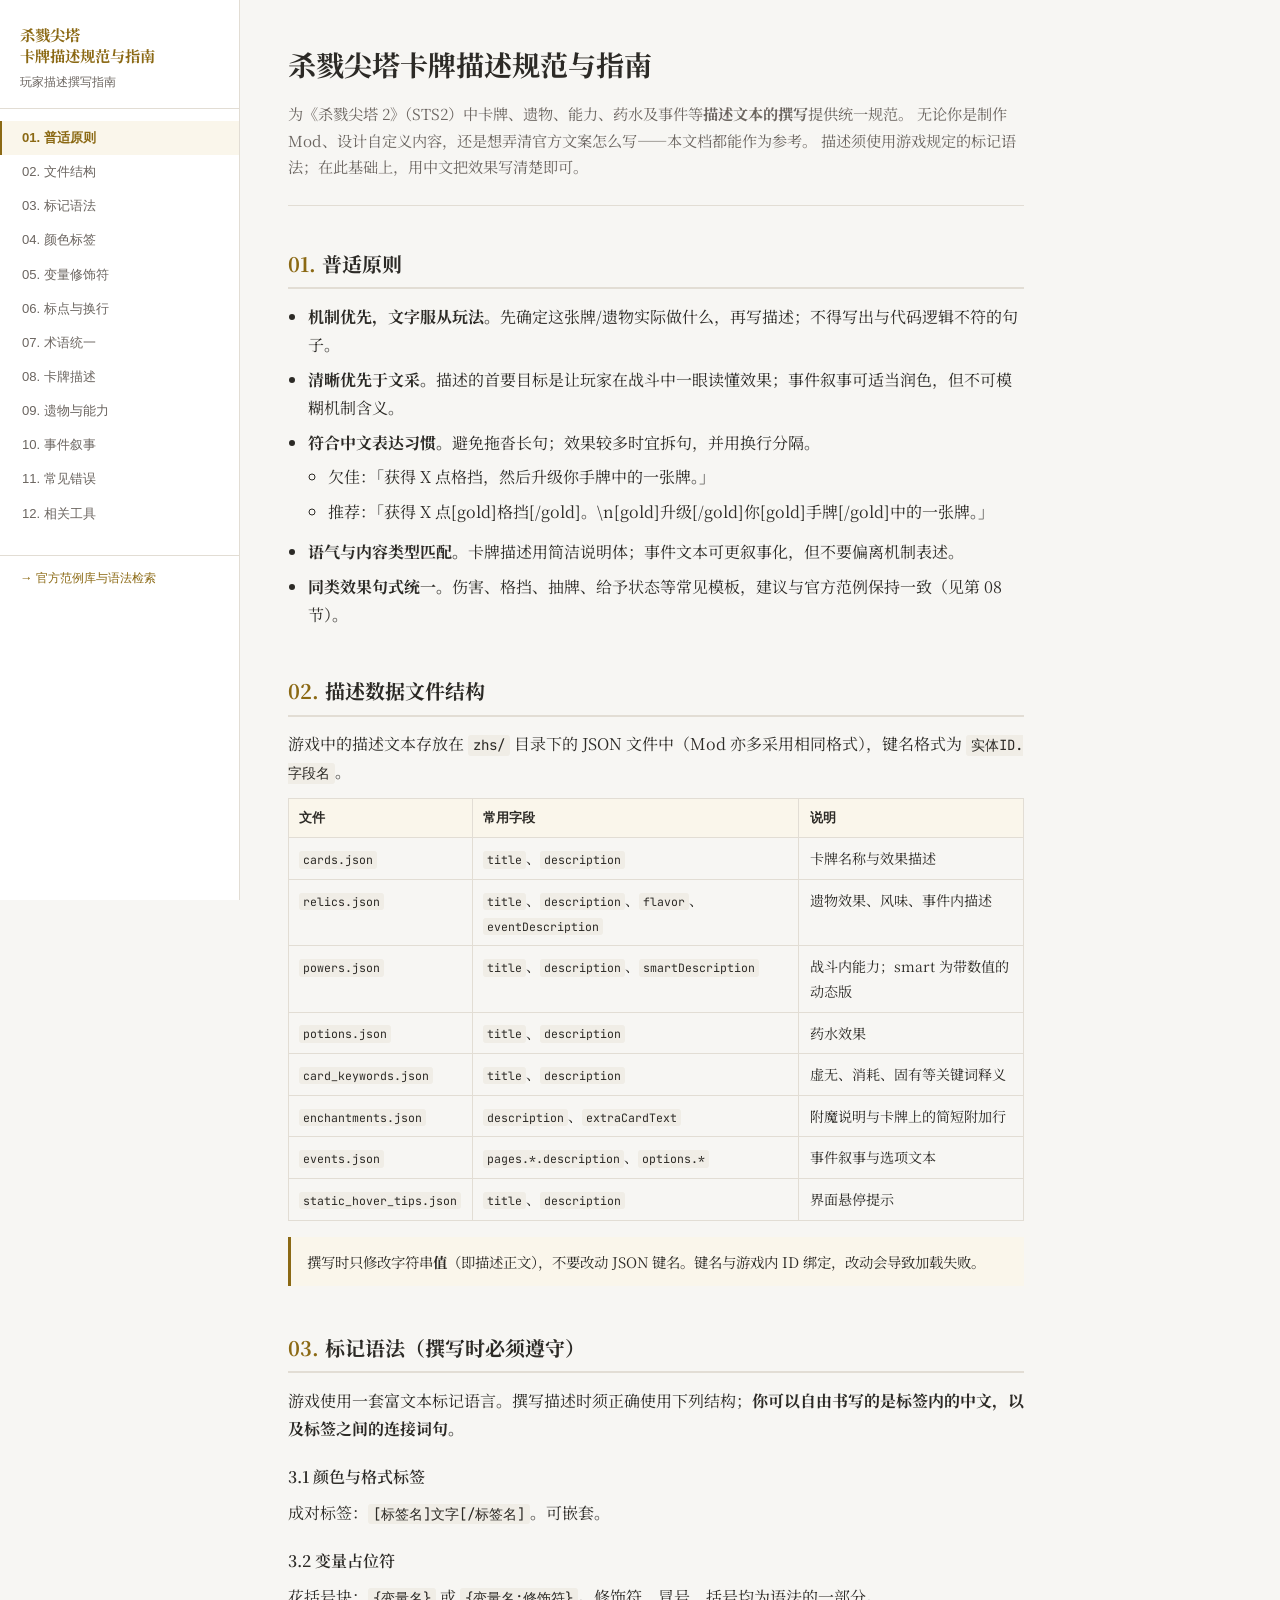
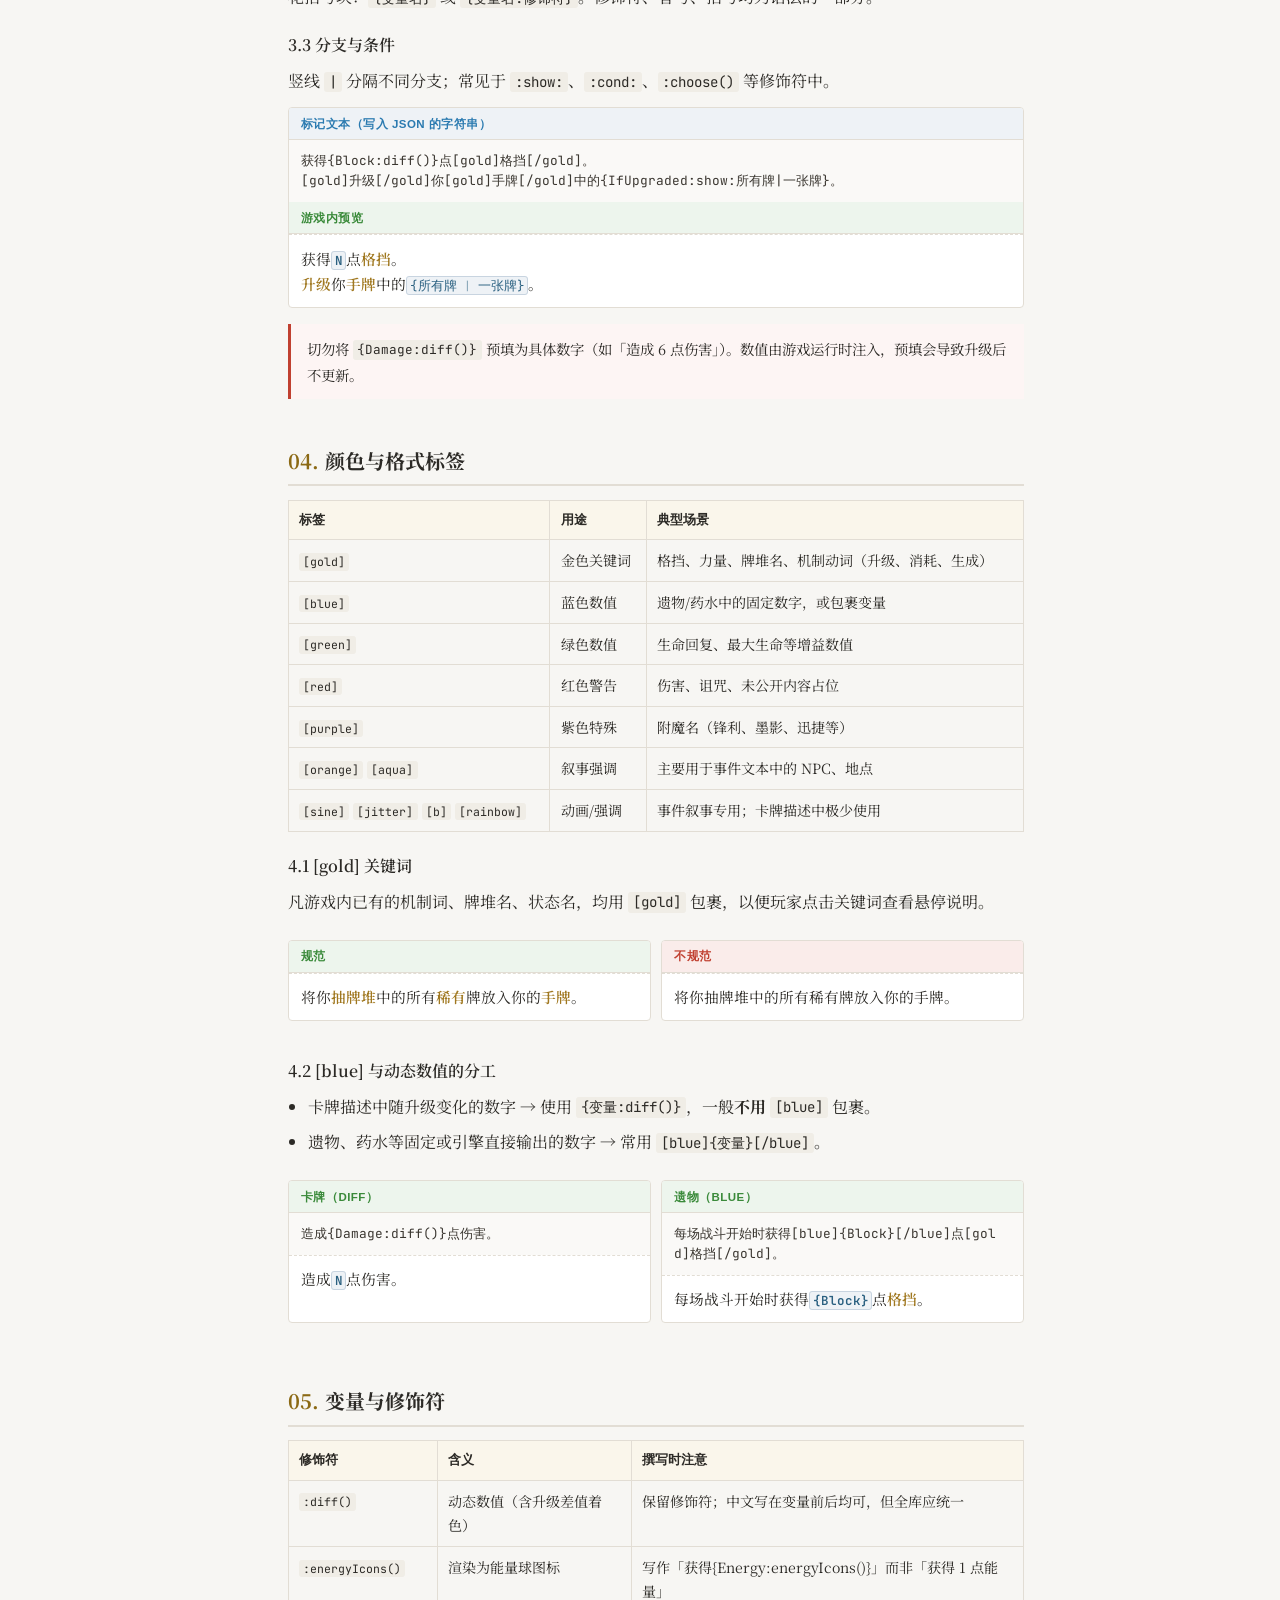
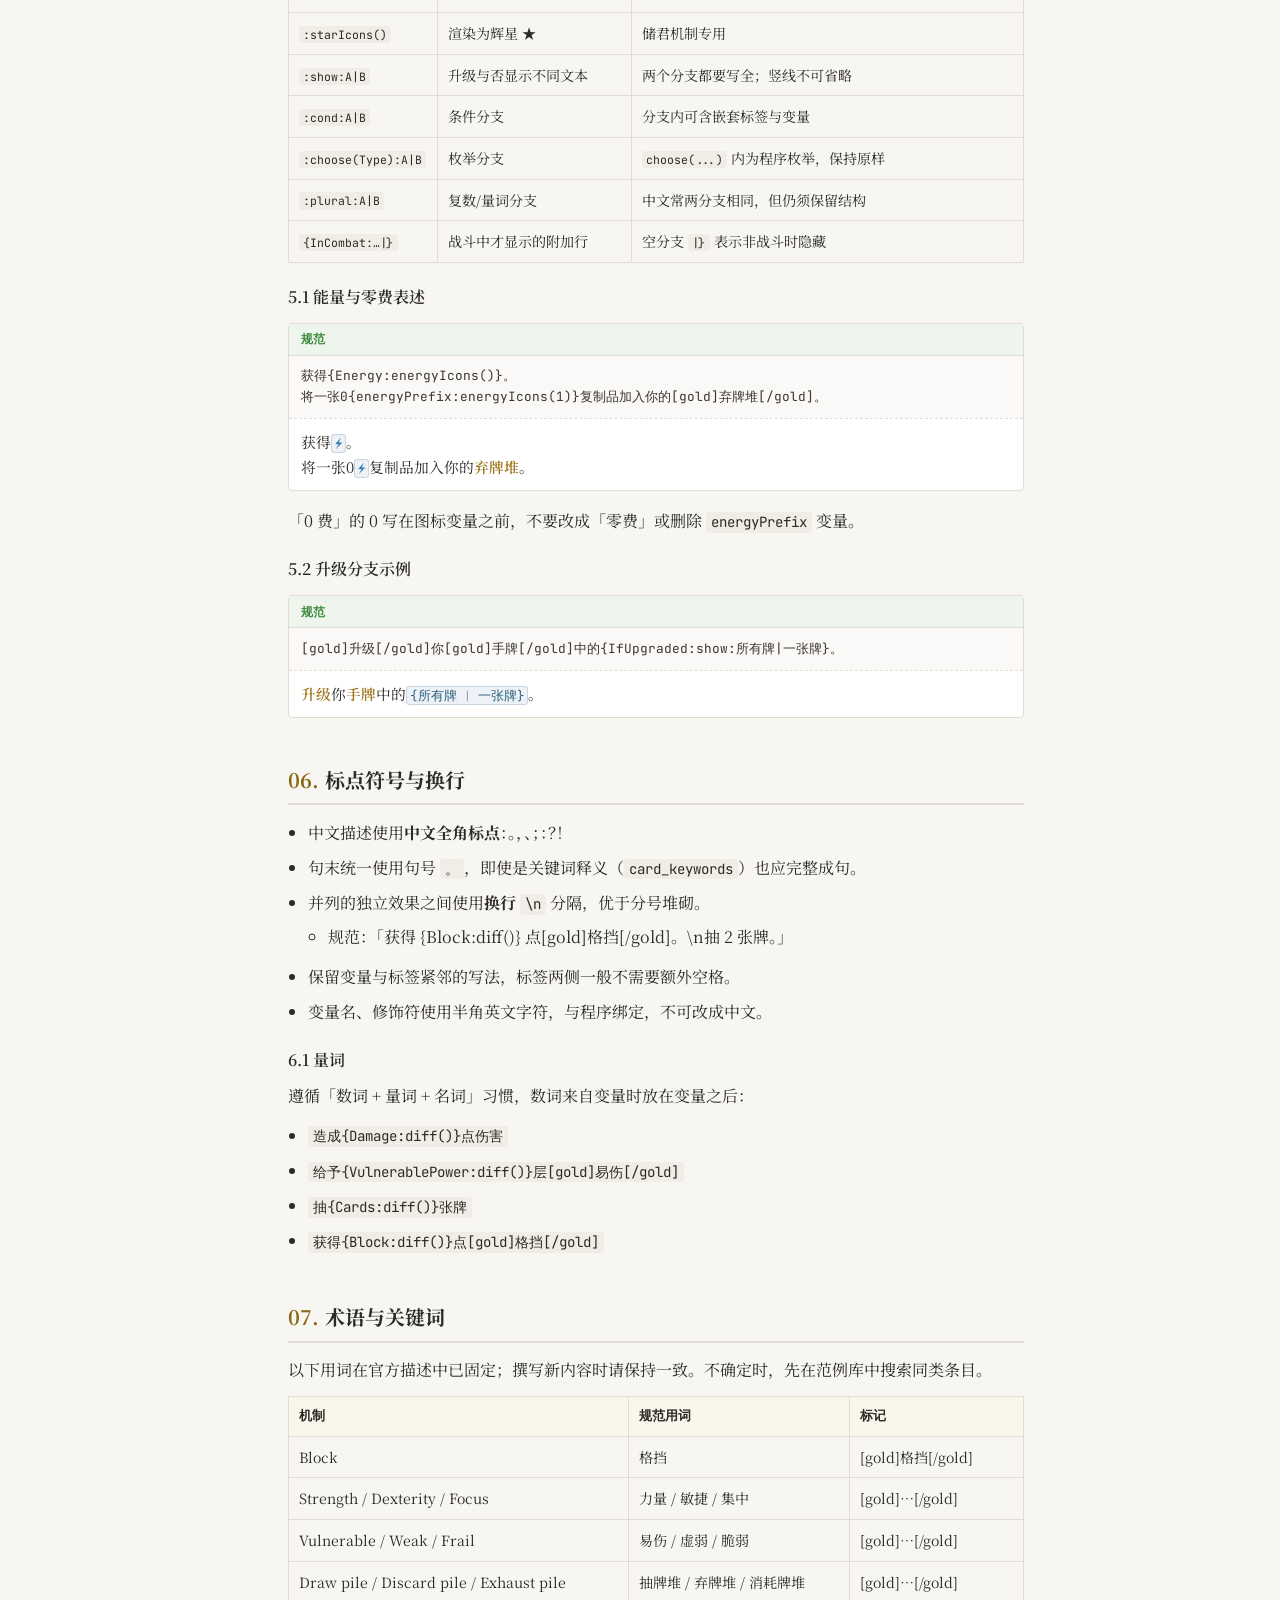
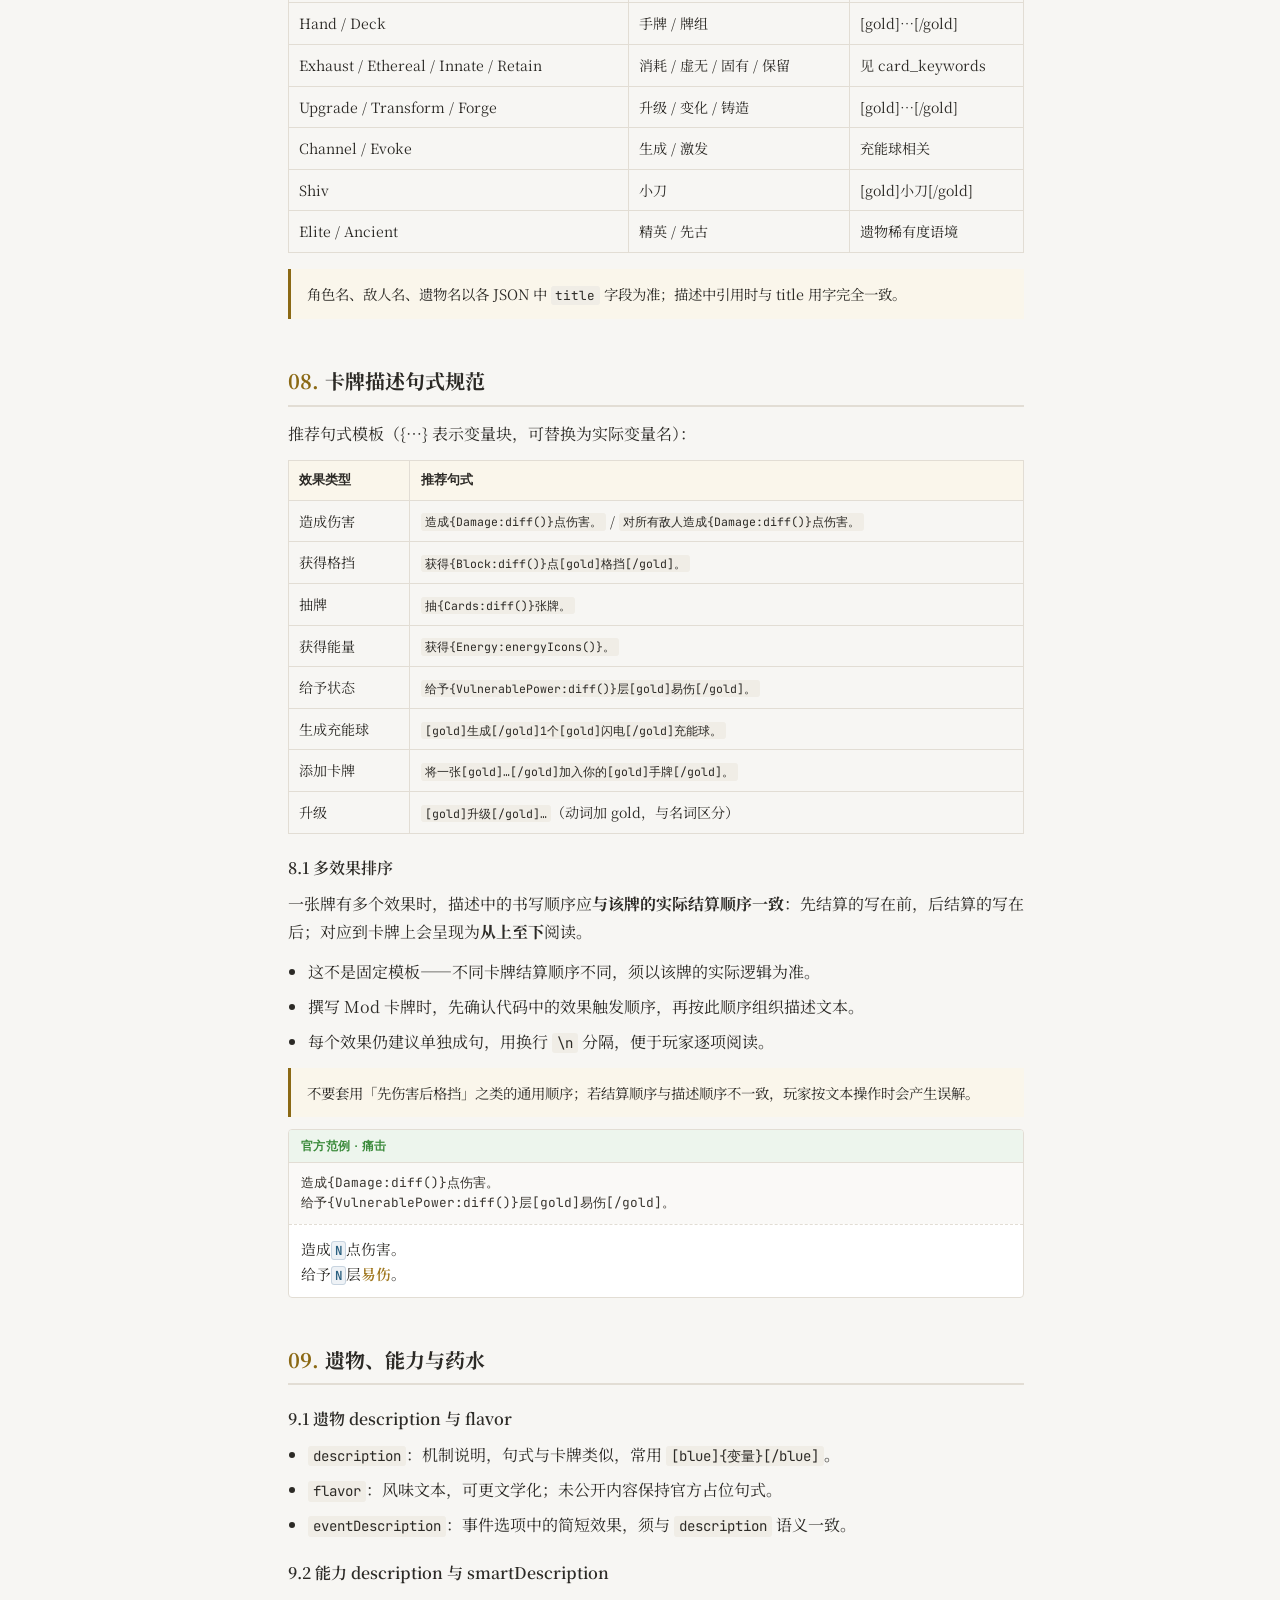
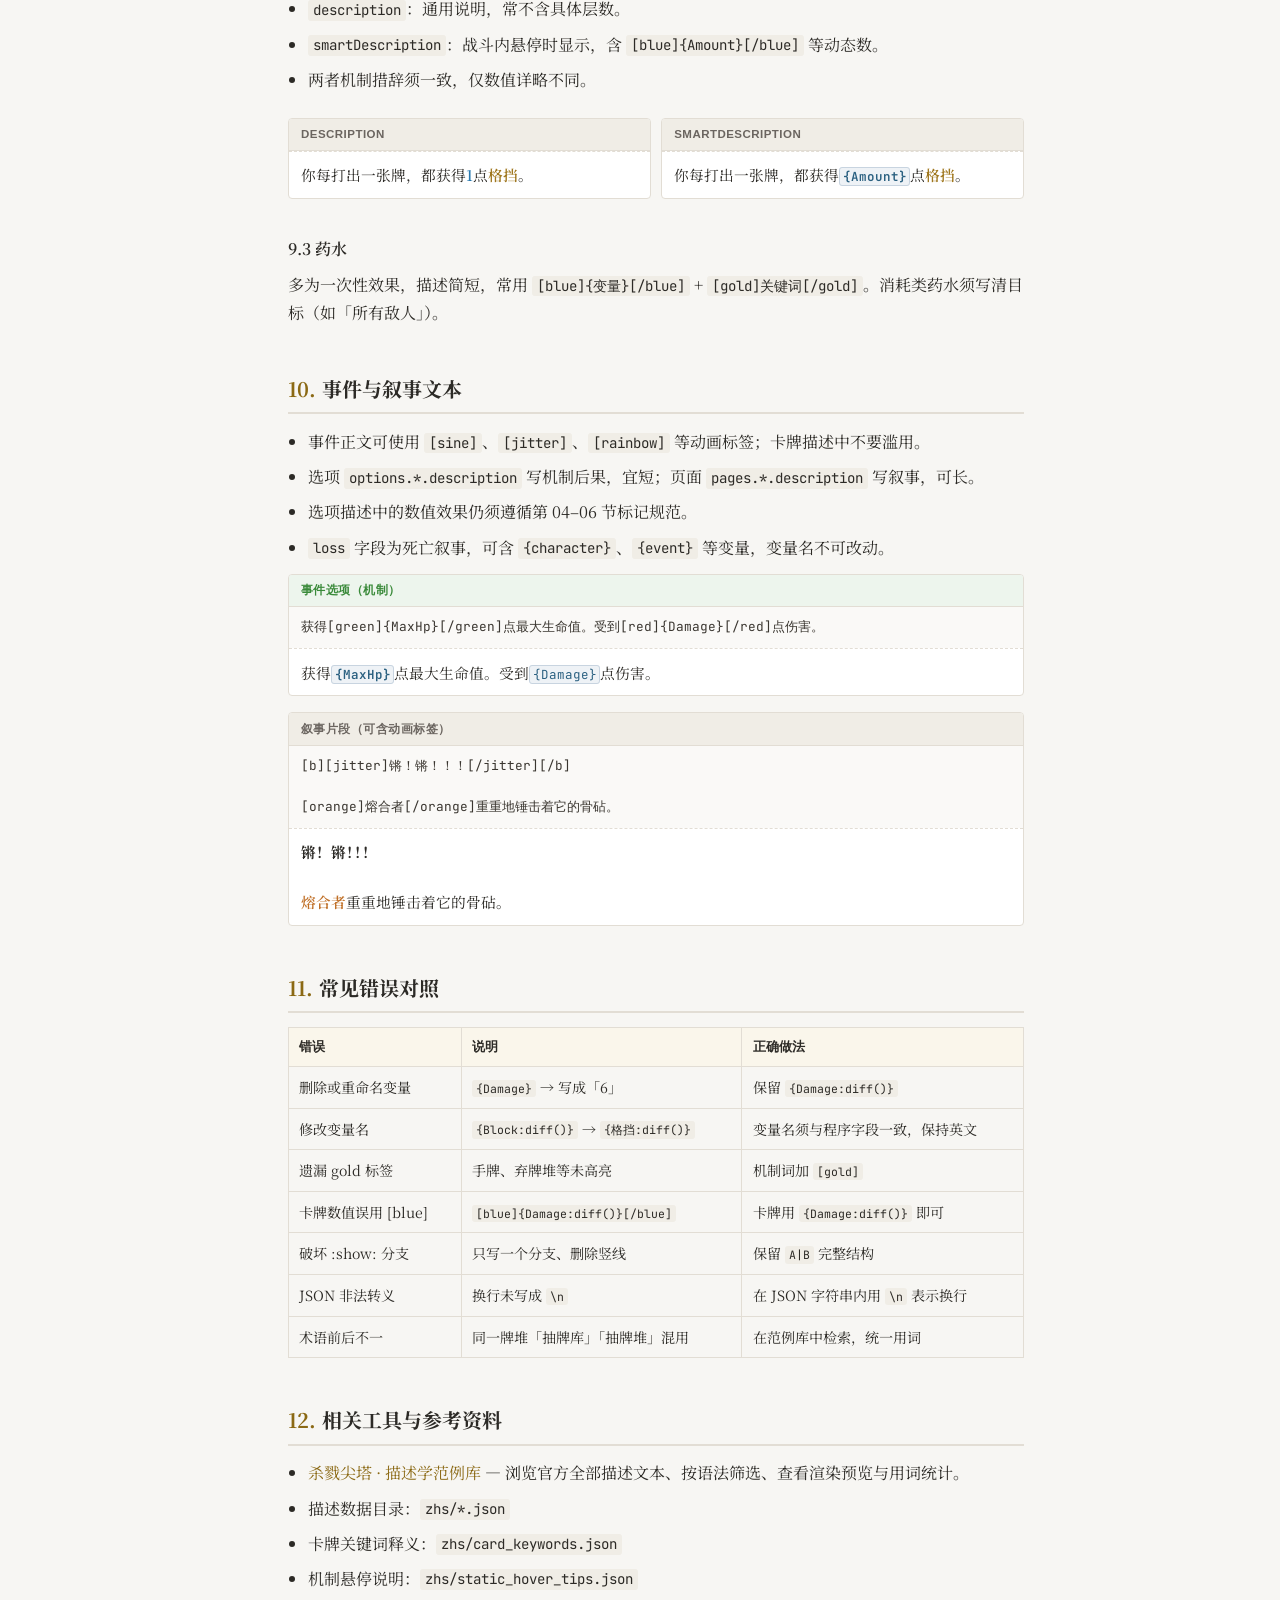
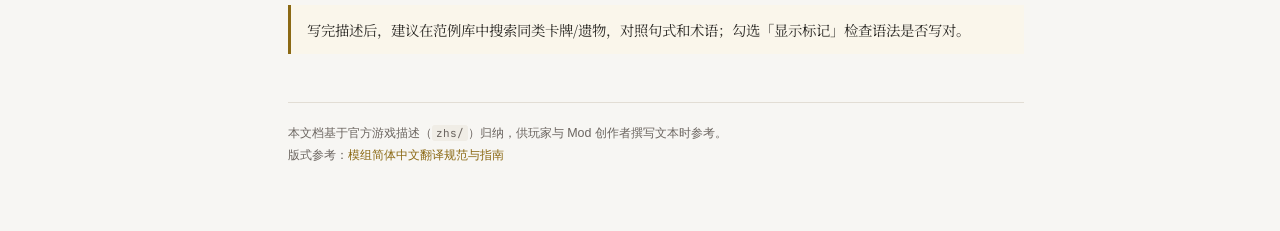
==== guide.html @ efc54de2 "first commit" ====
<!DOCTYPE html>
<html lang="zh-CN">
<head>
  <meta charset="UTF-8">
  <meta name="viewport" content="width=device-width, initial-scale=1.0">
  <title>杀戮尖塔卡牌描述规范与指南</title>
  <link rel="preconnect" href="https://fonts.googleapis.com">
  <link rel="preconnect" href="https://fonts.gstatic.com" crossorigin>
  <link href="https://fonts.googleapis.com/css2?family=Noto+Serif+SC:wght@400;600;700&family=JetBrains+Mono:wght@400;500&display=swap" rel="stylesheet">
  <link rel="stylesheet" href="css/guide.css">
</head>
<body>
  <div class="guide-layout">
    <aside class="guide-sidebar">
      <div class="sidebar-brand">
        <h1>杀戮尖塔<br>卡牌描述规范与指南</h1>
        <p>玩家描述撰写指南</p>
      </div>
      <nav>
        <ul class="sidebar-nav">
          <li><a href="#sec-01">01. 普适原则</a></li>
          <li><a href="#sec-02">02. 文件结构</a></li>
          <li><a href="#sec-03">03. 标记语法</a></li>
          <li><a href="#sec-04">04. 颜色标签</a></li>
          <li><a href="#sec-05">05. 变量修饰符</a></li>
          <li><a href="#sec-06">06. 标点与换行</a></li>
          <li><a href="#sec-07">07. 术语统一</a></li>
          <li><a href="#sec-08">08. 卡牌描述</a></li>
          <li><a href="#sec-09">09. 遗物与能力</a></li>
          <li><a href="#sec-10">10. 事件叙事</a></li>
          <li><a href="#sec-11">11. 常见错误</a></li>
          <li><a href="#sec-12">12. 相关工具</a></li>
        </ul>
      </nav>
      <div class="sidebar-tools">
        <a href="index.html">→ 官方范例库与语法检索</a>
      </div>
    </aside>

    <main class="guide-main">
      <header class="guide-intro">
        <h1>杀戮尖塔卡牌描述规范与指南</h1>
        <p>
          为《杀戮尖塔 2》（STS2）中卡牌、遗物、能力、药水及事件等<strong>描述文本的撰写</strong>提供统一规范。
          无论你是制作 Mod、设计自定义内容，还是想弄清官方文案怎么写——本文档都能作为参考。
          描述须使用游戏规定的标记语法；在此基础上，用中文把效果写清楚即可。
        </p>
      </header>

      <!-- 01 -->
      <section class="guide-section" id="sec-01">
        <h2><span class="sec-num">01.</span>普适原则</h2>
        <ul>
          <li><strong>机制优先，文字服从玩法。</strong>先确定这张牌/遗物实际做什么，再写描述；不得写出与代码逻辑不符的句子。</li>
          <li><strong>清晰优先于文采。</strong>描述的首要目标是让玩家在战斗中一眼读懂效果；事件叙事可适当润色，但不可模糊机制含义。</li>
          <li><strong>符合中文表达习惯。</strong>避免拖沓长句；效果较多时宜拆句，并用换行分隔。
            <ul>
              <li>欠佳：「获得 X 点格挡，然后升级你手牌中的一张牌。」</li>
              <li>推荐：「获得 X 点[gold]格挡[/gold]。\n[gold]升级[/gold]你[gold]手牌[/gold]中的一张牌。」</li>
            </ul>
          </li>
          <li><strong>语气与内容类型匹配。</strong>卡牌描述用简洁说明体；事件文本可更叙事化，但不要偏离机制表述。</li>
          <li><strong>同类效果句式统一。</strong>伤害、格挡、抽牌、给予状态等常见模板，建议与官方范例保持一致（见第 08 节）。</li>
        </ul>
      </section>

      <!-- 02 -->
      <section class="guide-section" id="sec-02">
        <h2><span class="sec-num">02.</span>描述数据文件结构</h2>
        <p>游戏中的描述文本存放在 <code>zhs/</code> 目录下的 JSON 文件中（Mod 亦多采用相同格式），键名格式为 <code>实体ID.字段名</code>。</p>
        <table class="guide-table">
          <thead>
            <tr><th>文件</th><th>常用字段</th><th>说明</th></tr>
          </thead>
          <tbody>
            <tr><td><code>cards.json</code></td><td><code>title</code>、<code>description</code></td><td>卡牌名称与效果描述</td></tr>
            <tr><td><code>relics.json</code></td><td><code>title</code>、<code>description</code>、<code>flavor</code>、<code>eventDescription</code></td><td>遗物效果、风味、事件内描述</td></tr>
            <tr><td><code>powers.json</code></td><td><code>title</code>、<code>description</code>、<code>smartDescription</code></td><td>战斗内能力；smart 为带数值的动态版</td></tr>
            <tr><td><code>potions.json</code></td><td><code>title</code>、<code>description</code></td><td>药水效果</td></tr>
            <tr><td><code>card_keywords.json</code></td><td><code>title</code>、<code>description</code></td><td>虚无、消耗、固有等关键词释义</td></tr>
            <tr><td><code>enchantments.json</code></td><td><code>description</code>、<code>extraCardText</code></td><td>附魔说明与卡牌上的简短附加行</td></tr>
            <tr><td><code>events.json</code></td><td><code>pages.*.description</code>、<code>options.*</code></td><td>事件叙事与选项文本</td></tr>
            <tr><td><code>static_hover_tips.json</code></td><td><code>title</code>、<code>description</code></td><td>界面悬停提示</td></tr>
          </tbody>
        </table>
        <div class="callout">
          撰写时只修改字符串<strong>值</strong>（即描述正文），不要改动 JSON 键名。键名与游戏内 ID 绑定，改动会导致加载失败。
        </div>
      </section>

      <!-- 03 -->
      <section class="guide-section" id="sec-03">
        <h2><span class="sec-num">03.</span>标记语法（撰写时必须遵守）</h2>
        <p>游戏使用一套富文本标记语言。撰写描述时须正确使用下列结构；<strong>你可以自由书写的是标签内的中文，以及标签之间的连接词句。</strong></p>

        <h3>3.1 颜色与格式标签</h3>
        <p>成对标签：<code>[标签名]文字[/标签名]</code>。可嵌套。</p>

        <h3>3.2 变量占位符</h3>
        <p>花括号块：<code>{变量名}</code> 或 <code>{变量名:修饰符}</code>。修饰符、冒号、括号均为语法的一部分。</p>

        <h3>3.3 分支与条件</h3>
        <p>竖线 <code>|</code> 分隔不同分支；常见于 <code>:show:</code>、<code>:cond:</code>、<code>:choose()</code> 等修饰符中。</p>

        <div class="example-block">
          <div class="example-label raw">标记文本（写入 JSON 的字符串）</div>
          <div class="example-code" data-markup="获得{Block:diff()}点[gold]格挡[/gold]。&#10;[gold]升级[/gold]你[gold]手牌[/gold]中的{IfUpgraded:show:所有牌|一张牌}。"></div>
          <div class="example-label good">游戏内预览</div>
          <div class="example-preview" data-markup="获得{Block:diff()}点[gold]格挡[/gold]。&#10;[gold]升级[/gold]你[gold]手牌[/gold]中的{IfUpgraded:show:所有牌|一张牌}。"></div>
        </div>

        <div class="callout warn">
          切勿将 <code>{Damage:diff()}</code> 预填为具体数字（如「造成 6 点伤害」）。数值由游戏运行时注入，预填会导致升级后不更新。
        </div>
      </section>

      <!-- 04 -->
      <section class="guide-section" id="sec-04">
        <h2><span class="sec-num">04.</span>颜色与格式标签</h2>
        <table class="guide-table">
          <thead>
            <tr><th>标签</th><th>用途</th><th>典型场景</th></tr>
          </thead>
          <tbody>
            <tr><td><code>[gold]</code></td><td>金色关键词</td><td>格挡、力量、牌堆名、机制动词（升级、消耗、生成）</td></tr>
            <tr><td><code>[blue]</code></td><td>蓝色数值</td><td>遗物/药水中的固定数字，或包裹变量</td></tr>
            <tr><td><code>[green]</code></td><td>绿色数值</td><td>生命回复、最大生命等增益数值</td></tr>
            <tr><td><code>[red]</code></td><td>红色警告</td><td>伤害、诅咒、未公开内容占位</td></tr>
            <tr><td><code>[purple]</code></td><td>紫色特殊</td><td>附魔名（锋利、墨影、迅捷等）</td></tr>
            <tr><td><code>[orange]</code> <code>[aqua]</code></td><td>叙事强调</td><td>主要用于事件文本中的 NPC、地点</td></tr>
            <tr><td><code>[sine]</code> <code>[jitter]</code> <code>[b]</code> <code>[rainbow]</code></td><td>动画/强调</td><td>事件叙事专用；卡牌描述中极少使用</td></tr>
          </tbody>
        </table>

        <h3>4.1 [gold] 关键词</h3>
        <p>凡游戏内已有的机制词、牌堆名、状态名，均用 <code>[gold]</code> 包裹，以便玩家点击关键词查看悬停说明。</p>
        <div class="example-pair">
          <div class="example-block">
            <div class="example-label good">规范</div>
            <div class="example-preview" data-markup="将你[gold]抽牌堆[/gold]中的所有[gold]稀有[/gold]牌放入你的[gold]手牌[/gold]。"></div>
          </div>
          <div class="example-block">
            <div class="example-label bad">不规范</div>
            <div class="example-preview">将你抽牌堆中的所有稀有牌放入你的手牌。</div>
          </div>
        </div>

        <h3>4.2 [blue] 与动态数值的分工</h3>
        <ul>
          <li>卡牌描述中随升级变化的数字 → 使用 <code>{变量:diff()}</code>，一般<strong>不用</strong> <code>[blue]</code> 包裹。</li>
          <li>遗物、药水等固定或引擎直接输出的数字 → 常用 <code>[blue]{变量}[/blue]</code>。</li>
        </ul>
        <div class="example-pair">
          <div class="example-block">
            <div class="example-label good">卡牌（diff）</div>
            <div class="example-code" data-markup="造成{Damage:diff()}点伤害。"></div>
            <div class="example-preview" data-markup="造成{Damage:diff()}点伤害。"></div>
          </div>
          <div class="example-block">
            <div class="example-label good">遗物（blue）</div>
            <div class="example-code" data-markup="每场战斗开始时获得[blue]{Block}[/blue]点[gold]格挡[/gold]。"></div>
            <div class="example-preview" data-markup="每场战斗开始时获得[blue]{Block}[/blue]点[gold]格挡[/gold]。"></div>
          </div>
        </div>
      </section>

      <!-- 05 -->
      <section class="guide-section" id="sec-05">
        <h2><span class="sec-num">05.</span>变量与修饰符</h2>
        <table class="guide-table">
          <thead>
            <tr><th>修饰符</th><th>含义</th><th>撰写时注意</th></tr>
          </thead>
          <tbody>
            <tr><td><code>:diff()</code></td><td>动态数值（含升级差值着色）</td><td>保留修饰符；中文写在变量前后均可，但全库应统一</td></tr>
            <tr><td><code>:energyIcons()</code></td><td>渲染为能量球图标</td><td>写作「获得{Energy:energyIcons()}」而非「获得 1 点能量」</td></tr>
            <tr><td><code>:starIcons()</code></td><td>渲染为辉星 ★</td><td>储君机制专用</td></tr>
            <tr><td><code>:show:A|B</code></td><td>升级与否显示不同文本</td><td>两个分支都要写全；竖线不可省略</td></tr>
            <tr><td><code>:cond:A|B</code></td><td>条件分支</td><td>分支内可含嵌套标签与变量</td></tr>
            <tr><td><code>:choose(Type):A|B</code></td><td>枚举分支</td><td><code>choose(...)</code> 内为程序枚举，保持原样</td></tr>
            <tr><td><code>:plural:A|B</code></td><td>复数/量词分支</td><td>中文常两分支相同，但仍须保留结构</td></tr>
            <tr><td><code>{InCombat:…|}</code></td><td>战斗中才显示的附加行</td><td>空分支 <code>|}</code> 表示非战斗时隐藏</td></tr>
          </tbody>
        </table>

        <h3>5.1 能量与零费表述</h3>
        <div class="example-block">
          <div class="example-label good">规范</div>
          <div class="example-code" data-markup="获得{Energy:energyIcons()}。&#10;将一张0{energyPrefix:energyIcons(1)}复制品加入你的[gold]弃牌堆[/gold]。"></div>
          <div class="example-preview" data-markup="获得{Energy:energyIcons()}。&#10;将一张0{energyPrefix:energyIcons(1)}复制品加入你的[gold]弃牌堆[/gold]。"></div>
        </div>
        <p>「0 费」的 0 写在图标变量之前，不要改成「零费」或删除 <code>energyPrefix</code> 变量。</p>

        <h3>5.2 升级分支示例</h3>
        <div class="example-block">
          <div class="example-label good">规范</div>
          <div class="example-code" data-markup="[gold]升级[/gold]你[gold]手牌[/gold]中的{IfUpgraded:show:所有牌|一张牌}。"></div>
          <div class="example-preview" data-markup="[gold]升级[/gold]你[gold]手牌[/gold]中的{IfUpgraded:show:所有牌|一张牌}。"></div>
        </div>
      </section>

      <!-- 06 -->
      <section class="guide-section" id="sec-06">
        <h2><span class="sec-num">06.</span>标点符号与换行</h2>
        <ul>
          <li>中文描述使用<strong>中文全角标点</strong>：。，、；：？！</li>
          <li>句末统一使用句号 <code>。</code>，即使是关键词释义（<code>card_keywords</code>）也应完整成句。</li>
          <li>并列的独立效果之间使用<strong>换行</strong> <code>\n</code> 分隔，优于分号堆砌。
            <ul>
              <li>规范：「获得 {Block:diff()} 点[gold]格挡[/gold]。\n抽 2 张牌。」</li>
            </ul>
          </li>
          <li>保留变量与标签紧邻的写法，标签两侧一般不需要额外空格。</li>
          <li>变量名、修饰符使用半角英文字符，与程序绑定，不可改成中文。</li>
        </ul>

        <h3>6.1 量词</h3>
        <p>遵循「数词 + 量词 + 名词」习惯，数词来自变量时放在变量之后：</p>
        <ul>
          <li><code>造成{Damage:diff()}点伤害</code></li>
          <li><code>给予{VulnerablePower:diff()}层[gold]易伤[/gold]</code></li>
          <li><code>抽{Cards:diff()}张牌</code></li>
          <li><code>获得{Block:diff()}点[gold]格挡[/gold]</code></li>
        </ul>
      </section>

      <!-- 07 -->
      <section class="guide-section" id="sec-07">
        <h2><span class="sec-num">07.</span>术语与关键词</h2>
        <p>以下用词在官方描述中已固定；撰写新内容时请保持一致。不确定时，先在范例库中搜索同类条目。</p>
        <table class="guide-table">
          <thead>
            <tr><th>机制</th><th>规范用词</th><th>标记</th></tr>
          </thead>
          <tbody>
            <tr><td>Block</td><td>格挡</td><td>[gold]格挡[/gold]</td></tr>
            <tr><td>Strength / Dexterity / Focus</td><td>力量 / 敏捷 / 集中</td><td>[gold]…[/gold]</td></tr>
            <tr><td>Vulnerable / Weak / Frail</td><td>易伤 / 虚弱 / 脆弱</td><td>[gold]…[/gold]</td></tr>
            <tr><td>Draw pile / Discard pile / Exhaust pile</td><td>抽牌堆 / 弃牌堆 / 消耗牌堆</td><td>[gold]…[/gold]</td></tr>
            <tr><td>Hand / Deck</td><td>手牌 / 牌组</td><td>[gold]…[/gold]</td></tr>
            <tr><td>Exhaust / Ethereal / Innate / Retain</td><td>消耗 / 虚无 / 固有 / 保留</td><td>见 card_keywords</td></tr>
            <tr><td>Upgrade / Transform / Forge</td><td>升级 / 变化 / 铸造</td><td>[gold]…[/gold]</td></tr>
            <tr><td>Channel / Evoke</td><td>生成 / 激发</td><td>充能球相关</td></tr>
            <tr><td>Shiv</td><td>小刀</td><td>[gold]小刀[/gold]</td></tr>
            <tr><td>Elite / Ancient</td><td>精英 / 先古</td><td>遗物稀有度语境</td></tr>
          </tbody>
        </table>
        <div class="callout">
          角色名、敌人名、遗物名以各 JSON 中 <code>title</code> 字段为准；描述中引用时与 title 用字完全一致。
        </div>
      </section>

      <!-- 08 -->
      <section class="guide-section" id="sec-08">
        <h2><span class="sec-num">08.</span>卡牌描述句式规范</h2>
        <p>推荐句式模板（{…} 表示变量块，可替换为实际变量名）：</p>
        <table class="guide-table">
          <thead>
            <tr><th>效果类型</th><th>推荐句式</th></tr>
          </thead>
          <tbody>
            <tr><td>造成伤害</td><td><code>造成{Damage:diff()}点伤害。</code> / <code>对所有敌人造成{Damage:diff()}点伤害。</code></td></tr>
            <tr><td>获得格挡</td><td><code>获得{Block:diff()}点[gold]格挡[/gold]。</code></td></tr>
            <tr><td>抽牌</td><td><code>抽{Cards:diff()}张牌。</code></td></tr>
            <tr><td>获得能量</td><td><code>获得{Energy:energyIcons()}。</code></td></tr>
            <tr><td>给予状态</td><td><code>给予{VulnerablePower:diff()}层[gold]易伤[/gold]。</code></td></tr>
            <tr><td>生成充能球</td><td><code>[gold]生成[/gold]1个[gold]闪电[/gold]充能球。</code></td></tr>
            <tr><td>添加卡牌</td><td><code>将一张[gold]…[/gold]加入你的[gold]手牌[/gold]。</code></td></tr>
            <tr><td>升级</td><td><code>[gold]升级[/gold]…</code>（动词加 gold，与名词区分）</td></tr>
          </tbody>
        </table>

        <h3>8.1 多效果排序</h3>
        <p>一张牌有多个效果时，描述中的书写顺序应<strong>与该牌的实际结算顺序一致</strong>：先结算的写在前，后结算的写在后；对应到卡牌上会呈现为<strong>从上至下</strong>阅读。</p>
        <ul>
          <li>这不是固定模板——不同卡牌结算顺序不同，须以该牌的实际逻辑为准。</li>
          <li>撰写 Mod 卡牌时，先确认代码中的效果触发顺序，再按此顺序组织描述文本。</li>
          <li>每个效果仍建议单独成句，用换行 <code>\n</code> 分隔，便于玩家逐项阅读。</li>
        </ul>
        <div class="callout">
          不要套用「先伤害后格挡」之类的通用顺序；若结算顺序与描述顺序不一致，玩家按文本操作时会产生误解。
        </div>

        <div class="example-block">
          <div class="example-label good">官方范例 · 痛击</div>
          <div class="example-code" data-markup="造成{Damage:diff()}点伤害。&#10;给予{VulnerablePower:diff()}层[gold]易伤[/gold]。"></div>
          <div class="example-preview" data-markup="造成{Damage:diff()}点伤害。&#10;给予{VulnerablePower:diff()}层[gold]易伤[/gold]。"></div>
        </div>
      </section>

      <!-- 09 -->
      <section class="guide-section" id="sec-09">
        <h2><span class="sec-num">09.</span>遗物、能力与药水</h2>

        <h3>9.1 遗物 description 与 flavor</h3>
        <ul>
          <li><code>description</code>：机制说明，句式与卡牌类似，常用 <code>[blue]{变量}[/blue]</code>。</li>
          <li><code>flavor</code>：风味文本，可更文学化；未公开内容保持官方占位句式。</li>
          <li><code>eventDescription</code>：事件选项中的简短效果，须与 <code>description</code> 语义一致。</li>
        </ul>

        <h3>9.2 能力 description 与 smartDescription</h3>
        <ul>
          <li><code>description</code>：通用说明，常不含具体层数。</li>
          <li><code>smartDescription</code>：战斗内悬停时显示，含 <code>[blue]{Amount}[/blue]</code> 等动态数。</li>
          <li>两者机制措辞须一致，仅数值详略不同。</li>
        </ul>
        <div class="example-pair">
          <div class="example-block">
            <div class="example-label">description</div>
            <div class="example-preview" data-markup="你每打出一张牌，都获得[blue]1[/blue]点[gold]格挡[/gold]。"></div>
          </div>
          <div class="example-block">
            <div class="example-label">smartDescription</div>
            <div class="example-preview" data-markup="你每打出一张牌，都获得[blue]{Amount}[/blue]点[gold]格挡[/gold]。"></div>
          </div>
        </div>

        <h3>9.3 药水</h3>
        <p>多为一次性效果，描述简短，常用 <code>[blue]{变量}[/blue]</code> + <code>[gold]关键词[/gold]</code>。消耗类药水须写清目标（如「所有敌人」）。</p>
      </section>

      <!-- 10 -->
      <section class="guide-section" id="sec-10">
        <h2><span class="sec-num">10.</span>事件与叙事文本</h2>
        <ul>
          <li>事件正文可使用 <code>[sine]</code>、<code>[jitter]</code>、<code>[rainbow]</code> 等动画标签；卡牌描述中不要滥用。</li>
          <li>选项 <code>options.*.description</code> 写机制后果，宜短；页面 <code>pages.*.description</code> 写叙事，可长。</li>
          <li>选项描述中的数值效果仍须遵循第 04–06 节标记规范。</li>
          <li><code>loss</code> 字段为死亡叙事，可含 <code>{character}</code>、<code>{event}</code> 等变量，变量名不可改动。</li>
        </ul>
        <div class="example-block">
          <div class="example-label good">事件选项（机制）</div>
          <div class="example-code" data-markup="获得[green]{MaxHp}[/green]点最大生命值。受到[red]{Damage}[/red]点伤害。"></div>
          <div class="example-preview" data-markup="获得[green]{MaxHp}[/green]点最大生命值。受到[red]{Damage}[/red]点伤害。"></div>
        </div>
        <div class="example-block">
          <div class="example-label">叙事片段（可含动画标签）</div>
          <div class="example-code" data-markup="[b][jitter]锵！锵！！！[/jitter][/b]&#10;&#10;[orange]熔合者[/orange]重重地锤击着它的骨砧。"></div>
          <div class="example-preview" data-markup="[b][jitter]锵！锵！！！[/jitter][/b]&#10;&#10;[orange]熔合者[/orange]重重地锤击着它的骨砧。"></div>
        </div>
      </section>

      <!-- 11 -->
      <section class="guide-section" id="sec-11">
        <h2><span class="sec-num">11.</span>常见错误对照</h2>
        <table class="guide-table">
          <thead>
            <tr><th>错误</th><th>说明</th><th>正确做法</th></tr>
          </thead>
          <tbody>
            <tr>
              <td>删除或重命名变量</td>
              <td><code>{Damage}</code> → 写成「6」</td>
              <td>保留 <code>{Damage:diff()}</code></td>
            </tr>
            <tr>
              <td>修改变量名</td>
              <td><code>{Block:diff()}</code> → <code>{格挡:diff()}</code></td>
              <td>变量名须与程序字段一致，保持英文</td>
            </tr>
            <tr>
              <td>遗漏 gold 标签</td>
              <td>手牌、弃牌堆等未高亮</td>
              <td>机制词加 <code>[gold]</code></td>
            </tr>
            <tr>
              <td>卡牌数值误用 [blue]</td>
              <td><code>[blue]{Damage:diff()}[/blue]</code></td>
              <td>卡牌用 <code>{Damage:diff()}</code> 即可</td>
            </tr>
            <tr>
              <td>破坏 :show: 分支</td>
              <td>只写一个分支、删除竖线</td>
              <td>保留 <code>A|B</code> 完整结构</td>
            </tr>
            <tr>
              <td>JSON 非法转义</td>
              <td>换行未写成 <code>\n</code></td>
              <td>在 JSON 字符串内用 <code>\n</code> 表示换行</td>
            </tr>
            <tr>
              <td>术语前后不一</td>
              <td>同一牌堆「抽牌库」「抽牌堆」混用</td>
              <td>在范例库中检索，统一用词</td>
            </tr>
          </tbody>
        </table>
      </section>

      <!-- 12 -->
      <section class="guide-section" id="sec-12">
        <h2><span class="sec-num">12.</span>相关工具与参考资料</h2>
        <ul>
          <li><a href="index.html">杀戮尖塔 · 描述学范例库</a> — 浏览官方全部描述文本、按语法筛选、查看渲染预览与用词统计。</li>
          <li>描述数据目录：<code>zhs/*.json</code></li>
          <li>卡牌关键词释义：<code>zhs/card_keywords.json</code></li>
          <li>机制悬停说明：<code>zhs/static_hover_tips.json</code></li>
        </ul>
        <div class="callout">
          写完描述后，建议在范例库中搜索同类卡牌/遗物，对照句式和术语；勾选「显示标记」检查语法是否写对。
        </div>
      </section>

      <footer class="guide-footer">
        <p>本文档基于官方游戏描述（<code>zhs/</code>）归纳，供玩家与 Mod 创作者撰写文本时参考。</p>
        <p>版式参考：<a href="https://rules.cfpa.team/" target="_blank" rel="noopener">模组简体中文翻译规范与指南</a></p>
      </footer>
    </main>
  </div>

  <script type="module" src="js/guide.js"></script>
</body>
</html>
---- css/guide.css ----
:root {
  --guide-bg: #f7f6f3;
  --guide-paper: #ffffff;
  --guide-text: #2c2a26;
  --guide-muted: #6b6560;
  --guide-border: #e2ddd4;
  --guide-accent: #8b6914;
  --guide-accent-bg: #faf6eb;
  --guide-sidebar-w: 240px;
  --guide-mono: "JetBrains Mono", "Consolas", monospace;
  --guide-serif: "Noto Serif SC", "Source Han Serif SC", serif;
  --guide-sans: "PingFang SC", "Microsoft YaHei", sans-serif;
  --guide-gold: #a07820;
  --guide-blue: #2a7ab0;
  --guide-red: #c04030;
  --guide-green: #3a8a3a;
  --guide-purple: #7a50a8;
  --guide-orange: #c07028;
  --guide-aqua: #2a9890;
}

*, *::before, *::after { box-sizing: border-box; margin: 0; padding: 0; }

html { scroll-behavior: smooth; scroll-padding-top: 1.5rem; }

body {
  font-family: var(--guide-serif);
  font-size: 16px;
  line-height: 1.75;
  color: var(--guide-text);
  background: var(--guide-bg);
}

a { color: var(--guide-accent); text-decoration: none; }
a:hover { text-decoration: underline; }

/* Layout */
.guide-layout {
  display: flex;
  min-height: 100vh;
}

.guide-sidebar {
  position: fixed;
  top: 0;
  left: 0;
  width: var(--guide-sidebar-w);
  height: 100vh;
  overflow-y: auto;
  background: var(--guide-paper);
  border-right: 1px solid var(--guide-border);
  padding: 1.5rem 0;
  z-index: 50;
}

.sidebar-brand {
  padding: 0 1.25rem 1rem;
  border-bottom: 1px solid var(--guide-border);
  margin-bottom: 0.75rem;
}

.sidebar-brand h1 {
  font-size: 0.95rem;
  font-weight: 700;
  color: var(--guide-accent);
  line-height: 1.4;
}

.sidebar-brand p {
  font-family: var(--guide-sans);
  font-size: 0.72rem;
  color: var(--guide-muted);
  margin-top: 0.35rem;
}

.sidebar-nav { list-style: none; }

.sidebar-nav a {
  display: block;
  font-family: var(--guide-sans);
  font-size: 0.82rem;
  color: var(--guide-muted);
  padding: 0.35rem 1.25rem;
  border-left: 2px solid transparent;
  text-decoration: none;
  transition: color 0.12s, border-color 0.12s, background 0.12s;
}

.sidebar-nav a:hover {
  color: var(--guide-text);
  background: var(--guide-accent-bg);
  text-decoration: none;
}

.sidebar-nav a.active {
  color: var(--guide-accent);
  border-left-color: var(--guide-accent);
  background: var(--guide-accent-bg);
  font-weight: 600;
}

.sidebar-tools {
  margin-top: 1.5rem;
  padding: 0.75rem 1.25rem 0;
  border-top: 1px solid var(--guide-border);
}

.sidebar-tools a {
  font-family: var(--guide-sans);
  font-size: 0.78rem;
  display: block;
  margin-bottom: 0.4rem;
}

.guide-main {
  margin-left: var(--guide-sidebar-w);
  flex: 1;
  max-width: 52rem;
  padding: 2.5rem 3rem 4rem;
}

/* Article */
.guide-intro {
  margin-bottom: 2.5rem;
  padding-bottom: 1.5rem;
  border-bottom: 1px solid var(--guide-border);
}

.guide-intro h1 {
  font-size: 1.75rem;
  font-weight: 700;
  margin-bottom: 0.75rem;
  color: var(--guide-text);
}

.guide-intro p {
  color: var(--guide-muted);
  font-size: 0.95rem;
}

.guide-section {
  margin-bottom: 2.75rem;
}

.guide-section h2 {
  font-size: 1.25rem;
  font-weight: 700;
  color: var(--guide-text);
  margin-bottom: 0.85rem;
  padding-bottom: 0.4rem;
  border-bottom: 2px solid var(--guide-border);
}

.guide-section h2 .sec-num {
  color: var(--guide-accent);
  margin-right: 0.35rem;
}

.guide-section h3 {
  font-size: 1rem;
  font-weight: 600;
  margin: 1.25rem 0 0.5rem;
  color: var(--guide-text);
}

.guide-section p { margin-bottom: 0.75rem; }

.guide-section ul, .guide-section ol {
  margin: 0.5rem 0 0.75rem 1.25rem;
}

.guide-section li {
  margin-bottom: 0.45rem;
}

.guide-section li ul { margin-top: 0.35rem; }

/* Tables */
.guide-table {
  width: 100%;
  border-collapse: collapse;
  font-size: 0.88rem;
  margin: 0.75rem 0 1rem;
}

.guide-table th,
.guide-table td {
  border: 1px solid var(--guide-border);
  padding: 0.5rem 0.65rem;
  text-align: left;
  vertical-align: top;
}

.guide-table th {
  background: var(--guide-accent-bg);
  font-family: var(--guide-sans);
  font-weight: 600;
  font-size: 0.8rem;
}

.guide-table code {
  font-family: var(--guide-mono);
  font-size: 0.82em;
}

/* Examples */
.example-block {
  margin: 0.75rem 0 1rem;
  border: 1px solid var(--guide-border);
  border-radius: 4px;
  overflow: hidden;
  background: var(--guide-paper);
}

.example-label {
  font-family: var(--guide-sans);
  font-size: 0.72rem;
  font-weight: 600;
  letter-spacing: 0.04em;
  text-transform: uppercase;
  padding: 0.35rem 0.75rem;
  background: #f0ede6;
  color: var(--guide-muted);
  border-bottom: 1px solid var(--guide-border);
}

.example-label.good { background: #edf5ed; color: var(--guide-green); }
.example-label.bad { background: #faecea; color: var(--guide-red); }
.example-label.raw { background: #eef2f6; color: var(--guide-blue); }

.example-code {
  font-family: var(--guide-mono);
  font-size: 0.8rem;
  line-height: 1.6;
  padding: 0.65rem 0.75rem;
  white-space: pre-wrap;
  word-break: break-all;
  color: #3a3630;
  background: #faf9f7;
}

.example-preview {
  padding: 0.65rem 0.75rem;
  border-top: 1px dashed var(--guide-border);
  font-size: 0.92rem;
  line-height: 1.7;
  white-space: pre-wrap;
}

.example-pair {
  display: grid;
  grid-template-columns: 1fr 1fr;
  gap: 0.65rem;
  margin: 0.75rem 0 1rem;
}

@media (max-width: 720px) {
  .example-pair { grid-template-columns: 1fr; }
}

/* Callout */
.callout {
  padding: 0.75rem 1rem;
  margin: 0.75rem 0;
  border-left: 3px solid var(--guide-accent);
  background: var(--guide-accent-bg);
  font-size: 0.9rem;
}

.callout.warn {
  border-left-color: var(--guide-red);
  background: #fdf5f4;
}

/* Markup preview colors (light theme) */
.desc-gold { color: var(--guide-gold); font-weight: 600; }
.desc-blue { color: var(--guide-blue); font-weight: 600; }
.desc-red { color: var(--guide-red); }
.desc-green { color: var(--guide-green); font-weight: 600; }
.desc-purple { color: var(--guide-purple); font-weight: 600; }
.desc-orange { color: var(--guide-orange); font-weight: 600; }
.desc-aqua { color: var(--guide-aqua); font-weight: 600; }
.desc-b { font-weight: 700; }
.desc-sine { font-style: italic; }
.desc-jitter { display: inline-block; animation: guide-jitter 0.12s infinite; }
.desc-rainbow {
  background: linear-gradient(90deg, #c04030, #c07028, #a07820, #3a8a3a, #2a7ab0, #7a50a8);
  -webkit-background-clip: text;
  background-clip: text;
  -webkit-text-fill-color: transparent;
  font-weight: 600;
}

@keyframes guide-jitter {
  0%, 100% { transform: translate(0, 0); }
  50% { transform: translate(1px, 0); }
}

.desc-var {
  font-family: var(--guide-mono);
  font-size: 0.85em;
  background: #eef2f6;
  border: 1px solid #c8d4e0;
  border-radius: 3px;
  padding: 0 0.2em;
  color: #2a6080;
}

.desc-energy::before { content: "⚡"; color: var(--guide-blue); }
.desc-star::before { content: "★"; color: var(--guide-gold); }
.desc-branch { opacity: 0.55; font-size: 0.9em; }

code {
  font-family: var(--guide-mono);
  font-size: 0.88em;
  background: #f0ede6;
  padding: 0.1em 0.35em;
  border-radius: 3px;
}

.guide-footer {
  margin-top: 3rem;
  padding-top: 1.25rem;
  border-top: 1px solid var(--guide-border);
  font-family: var(--guide-sans);
  font-size: 0.78rem;
  color: var(--guide-muted);
}

/* Mobile */
@media (max-width: 860px) {
  .guide-sidebar {
    position: static;
    width: 100%;
    height: auto;
    border-right: none;
    border-bottom: 1px solid var(--guide-border);
  }

  .guide-layout { flex-direction: column; }

  .guide-main {
    margin-left: 0;
    padding: 1.5rem 1.25rem 3rem;
  }

  .sidebar-nav {
    display: flex;
    flex-wrap: wrap;
    gap: 0.25rem;
    padding: 0 0.75rem;
  }

  .sidebar-nav a {
    border: 1px solid var(--guide-border);
    border-radius: 4px;
    padding: 0.3rem 0.6rem;
    border-left: 1px solid var(--guide-border);
  }

  .sidebar-nav a.active {
    border-color: var(--guide-accent);
  }
}
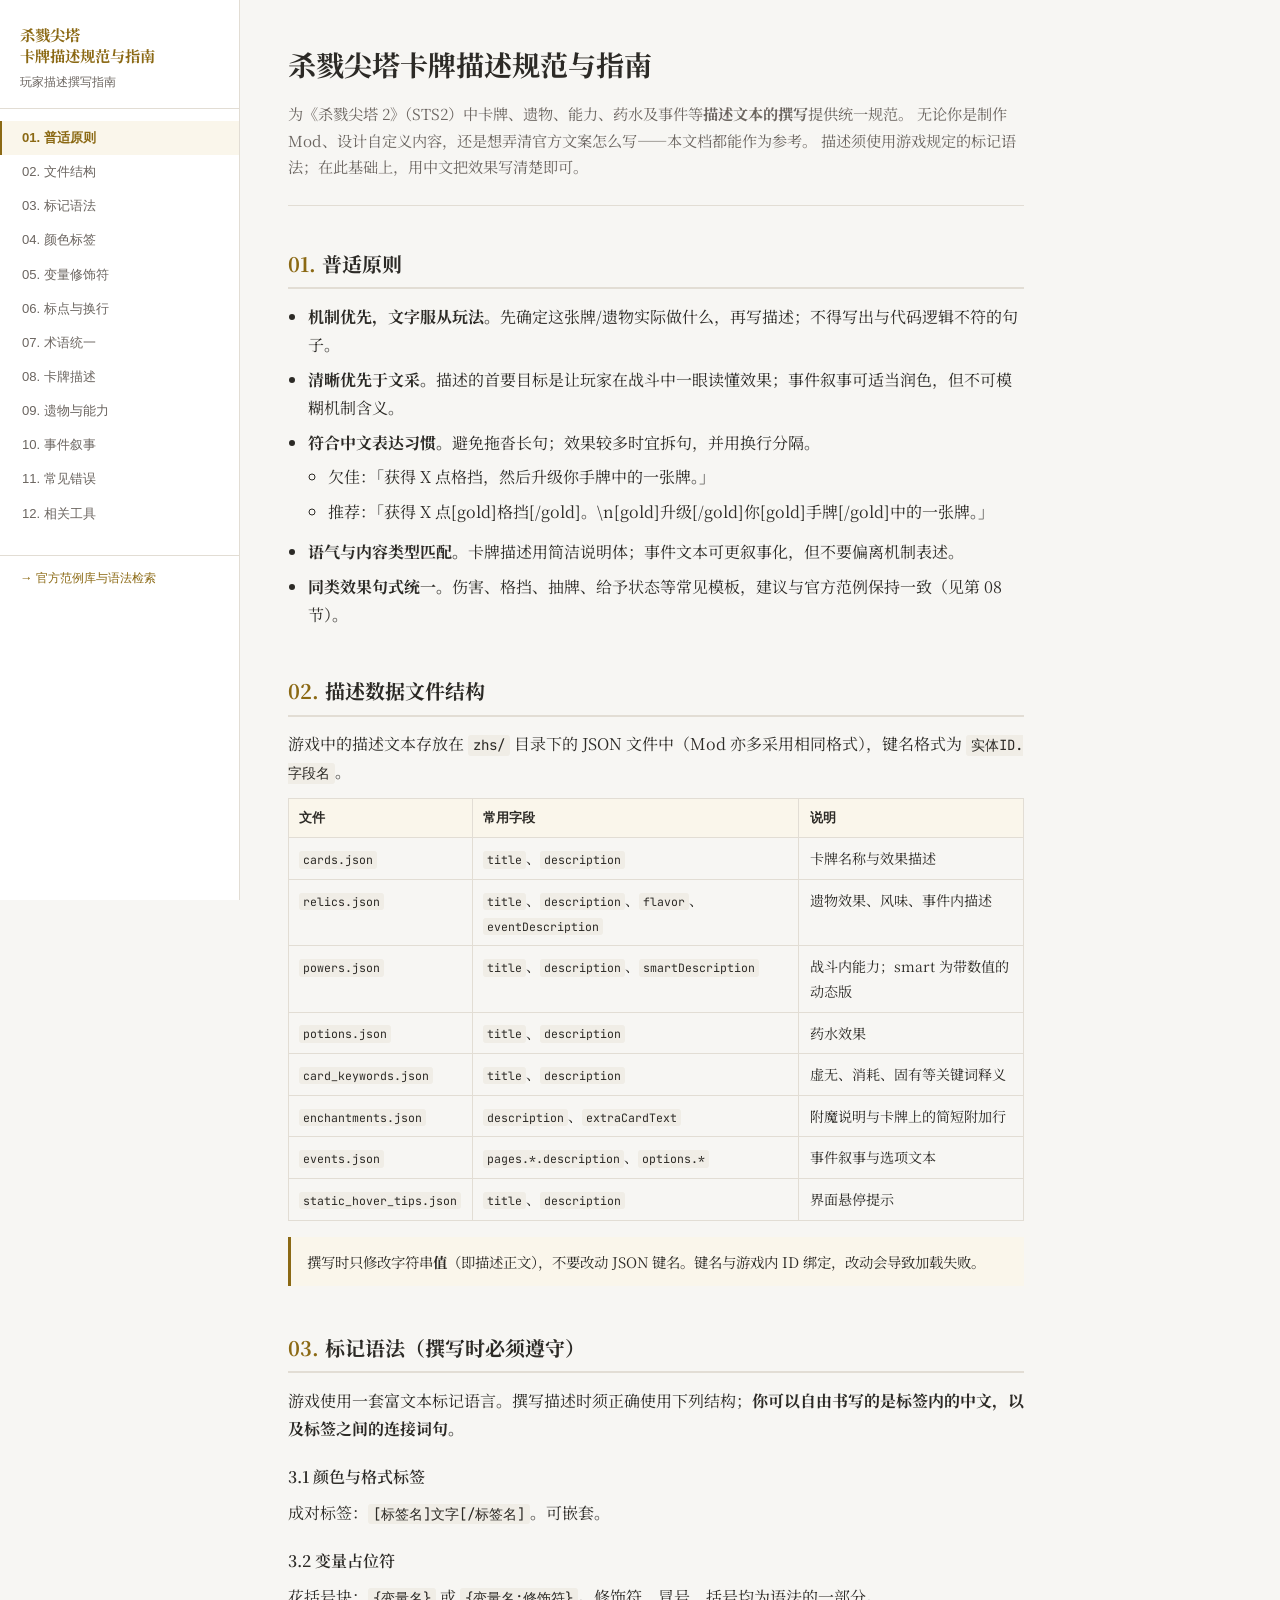
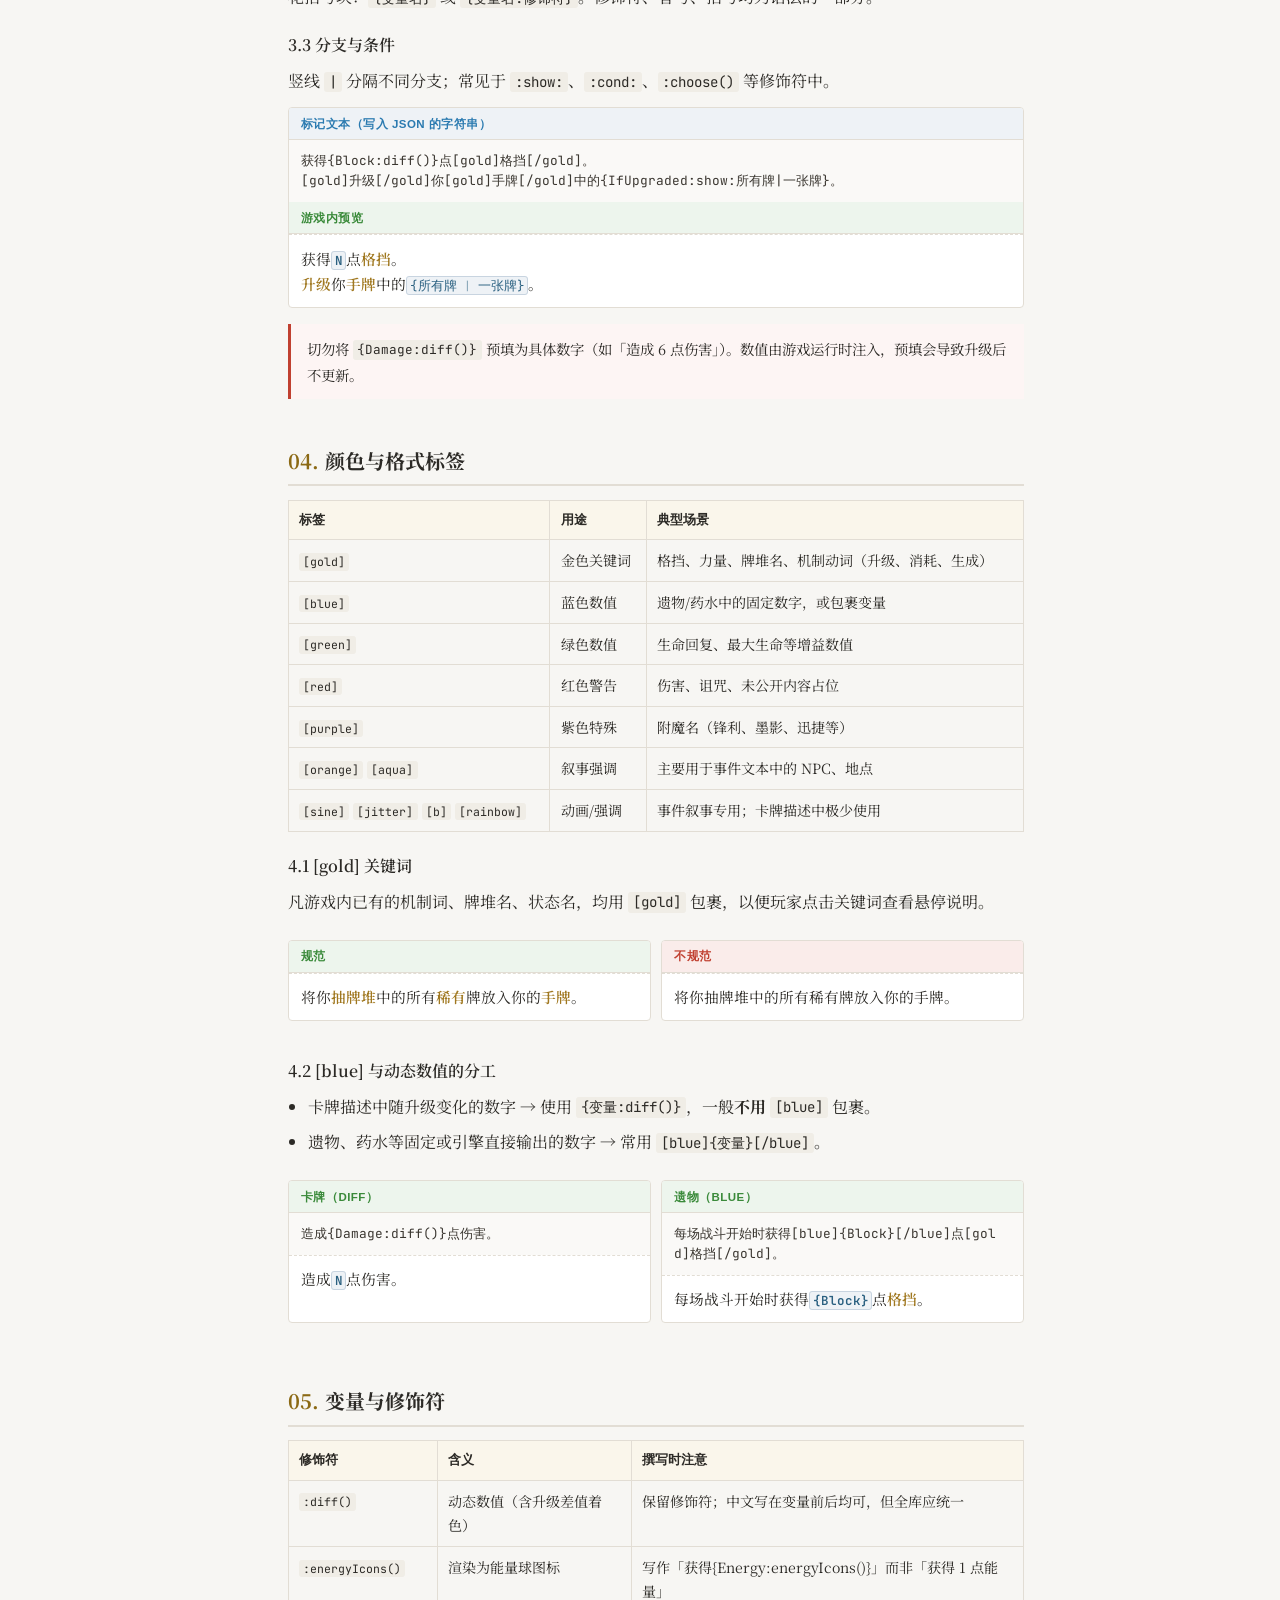
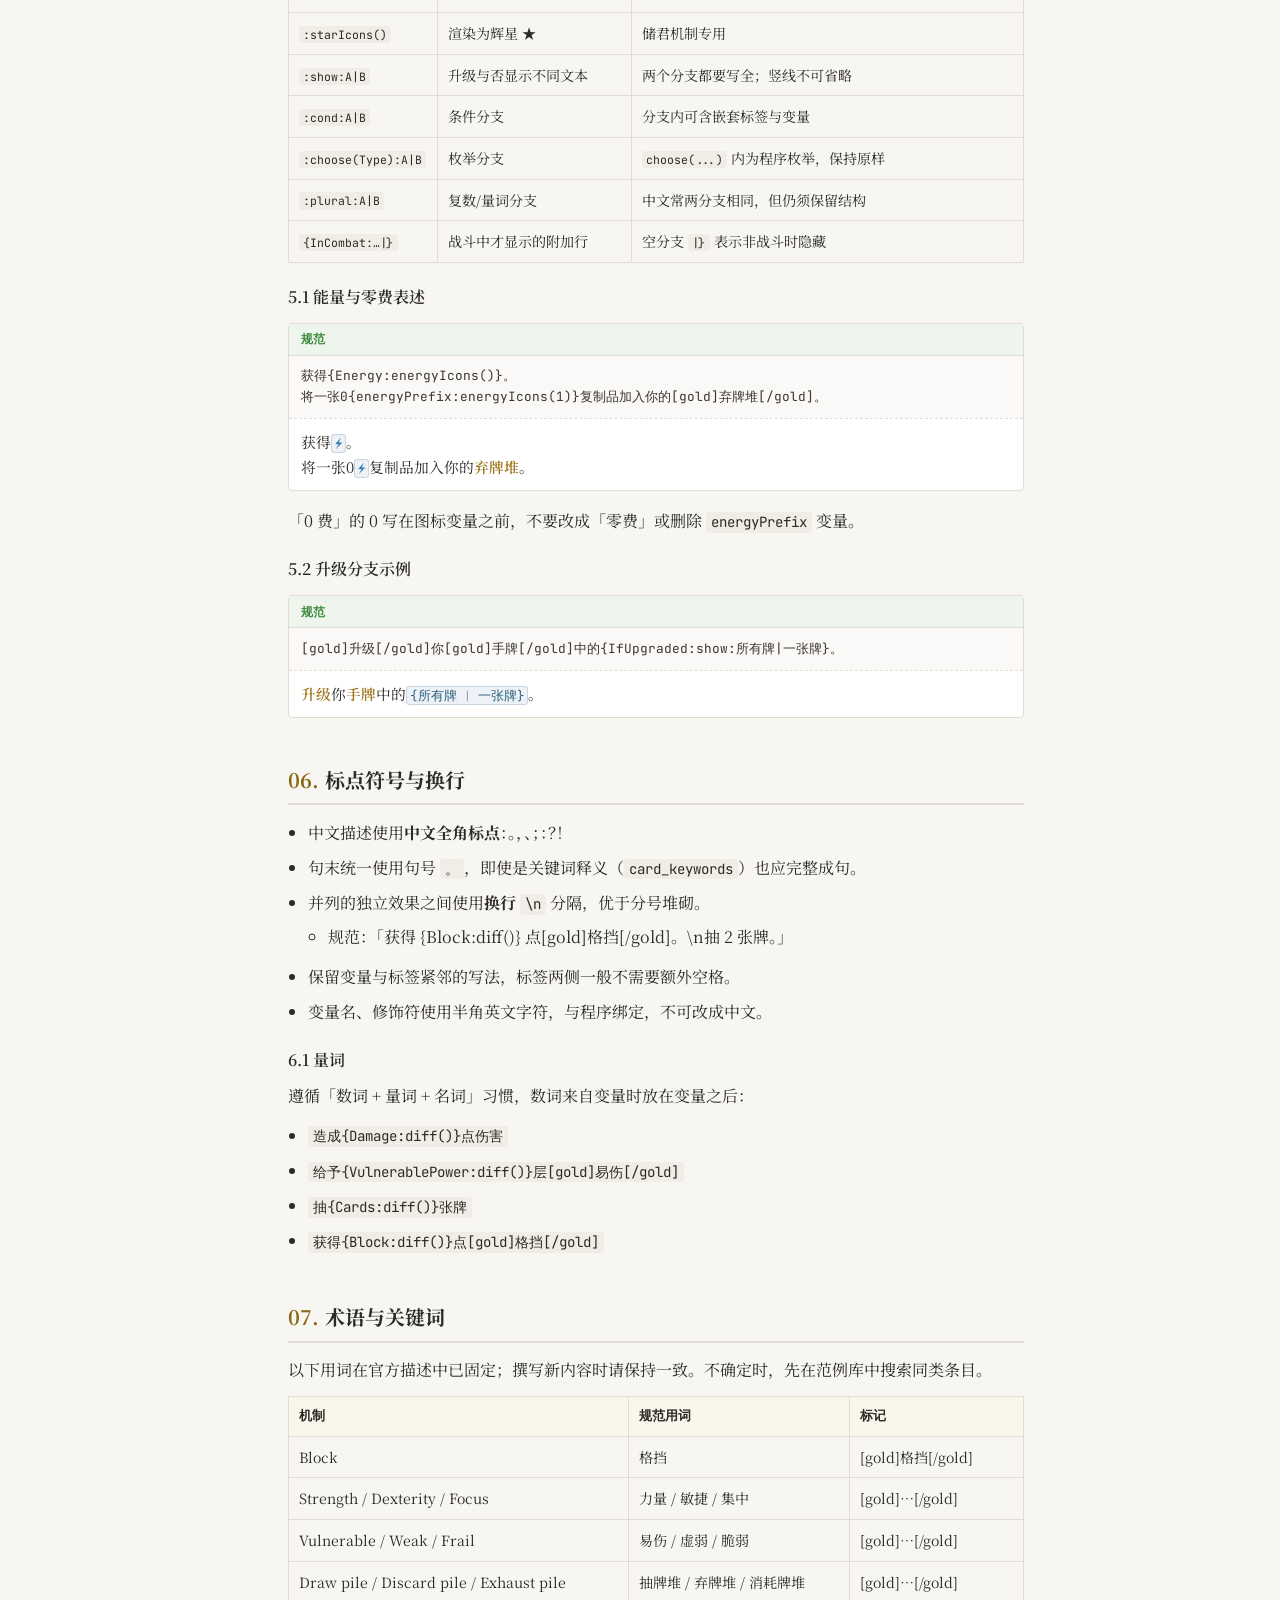
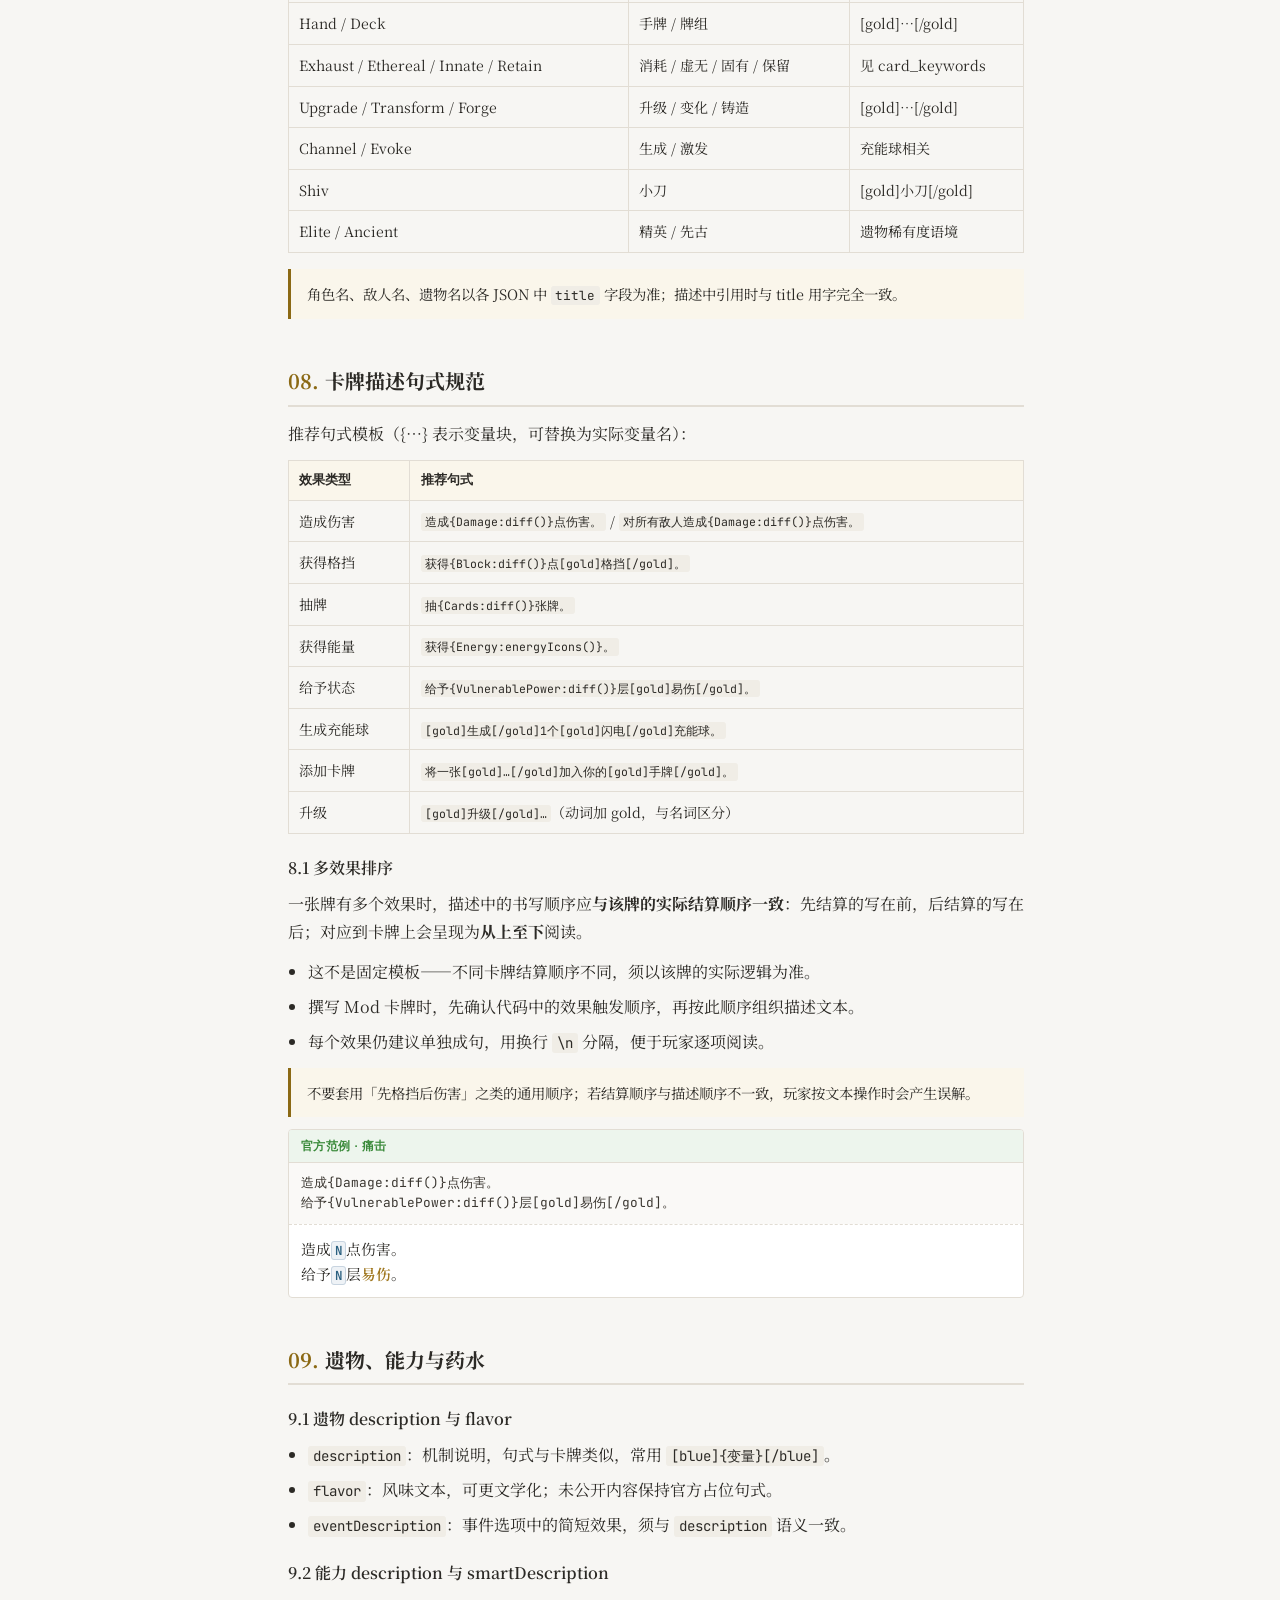
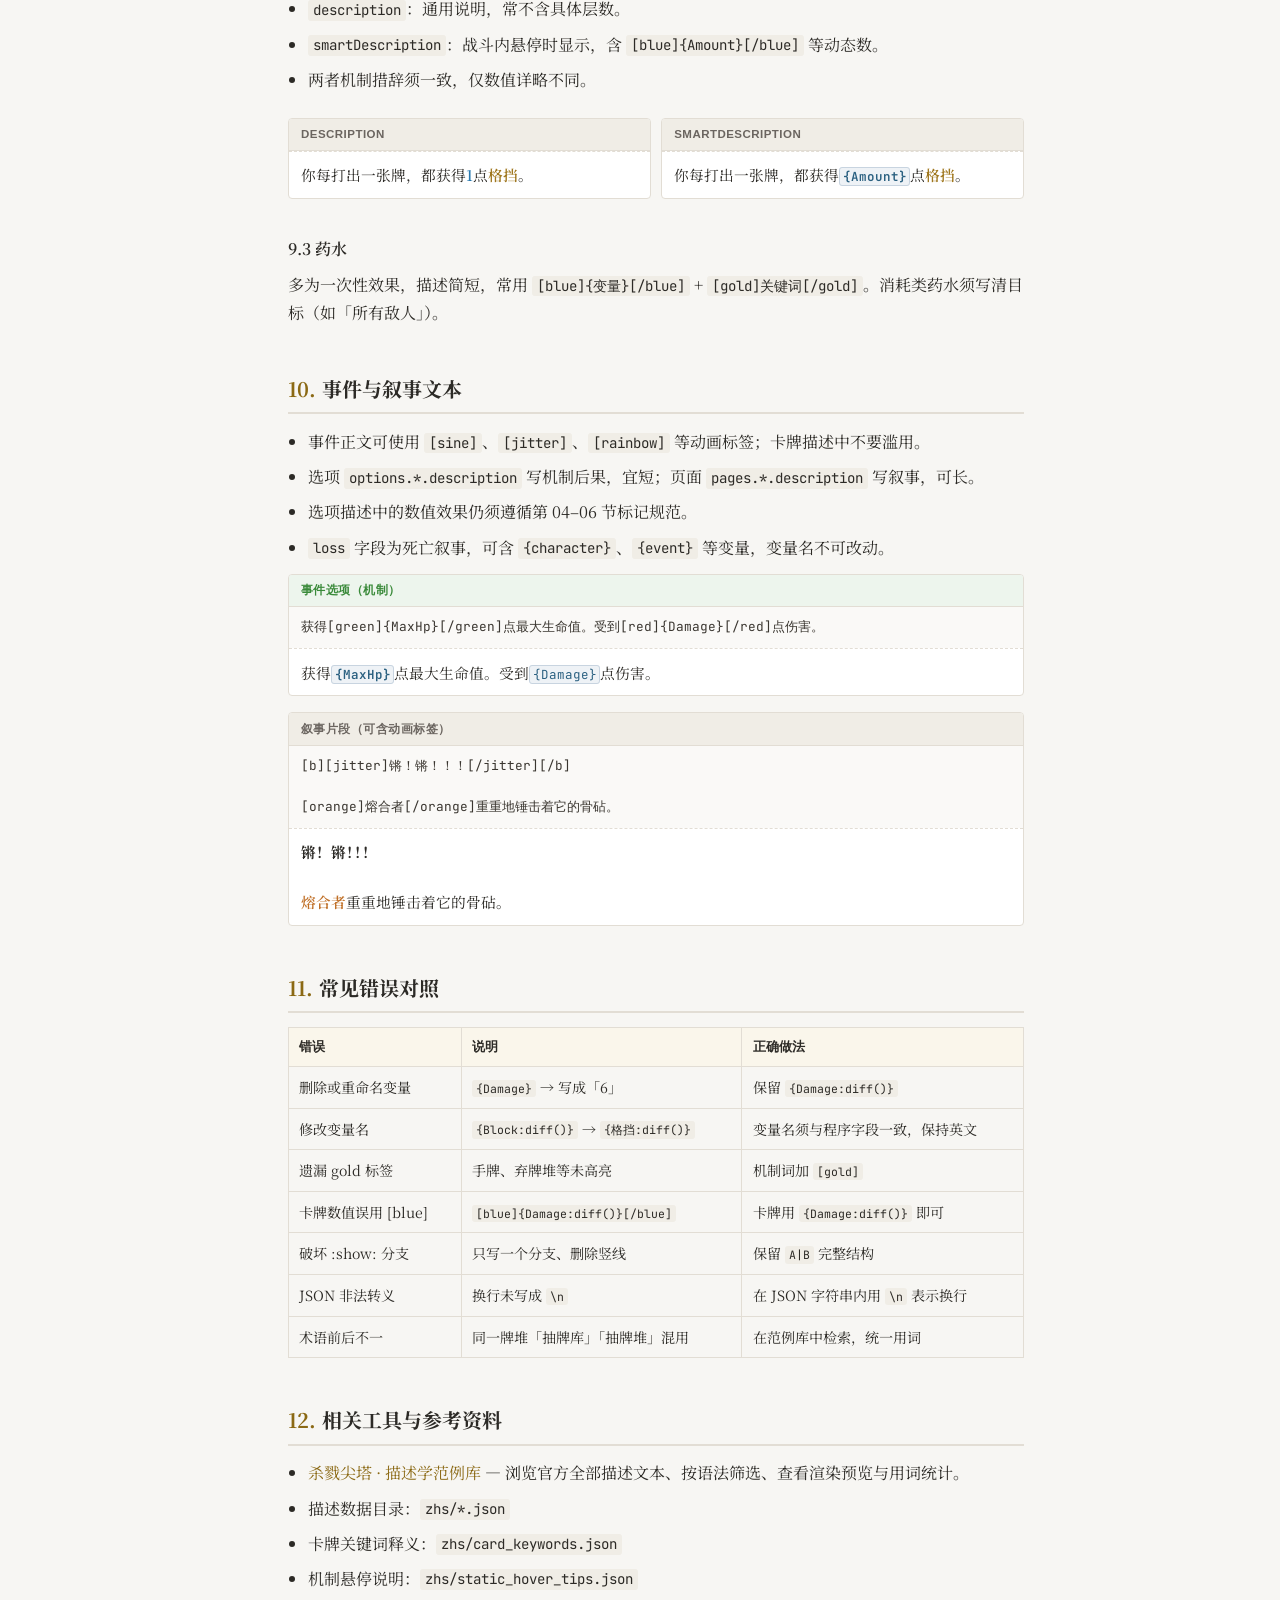
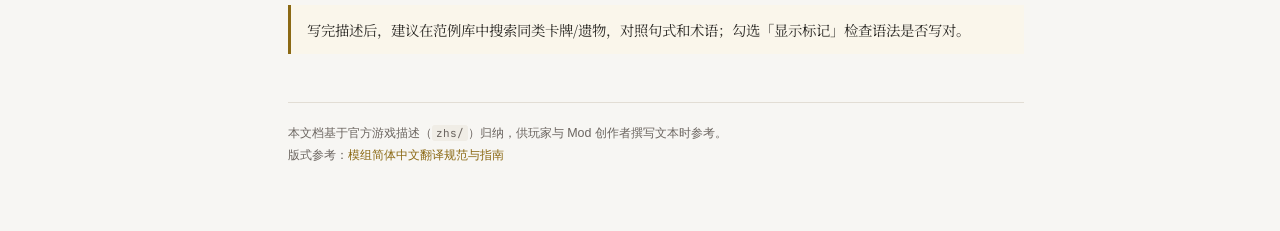
==== commit 1a7b801d: "fix word bug" ====
--- a/guide.html
+++ b/guide.html
@@ -278,7 +278,7 @@
           <li>每个效果仍建议单独成句，用换行 <code>\n</code> 分隔，便于玩家逐项阅读。</li>
         </ul>
         <div class="callout">
-          不要套用「先伤害后格挡」之类的通用顺序；若结算顺序与描述顺序不一致，玩家按文本操作时会产生误解。
+          不要套用「先格挡后伤害」之类的通用顺序；若结算顺序与描述顺序不一致，玩家按文本操作时会产生误解。
         </div>
 
         <div class="example-block">
